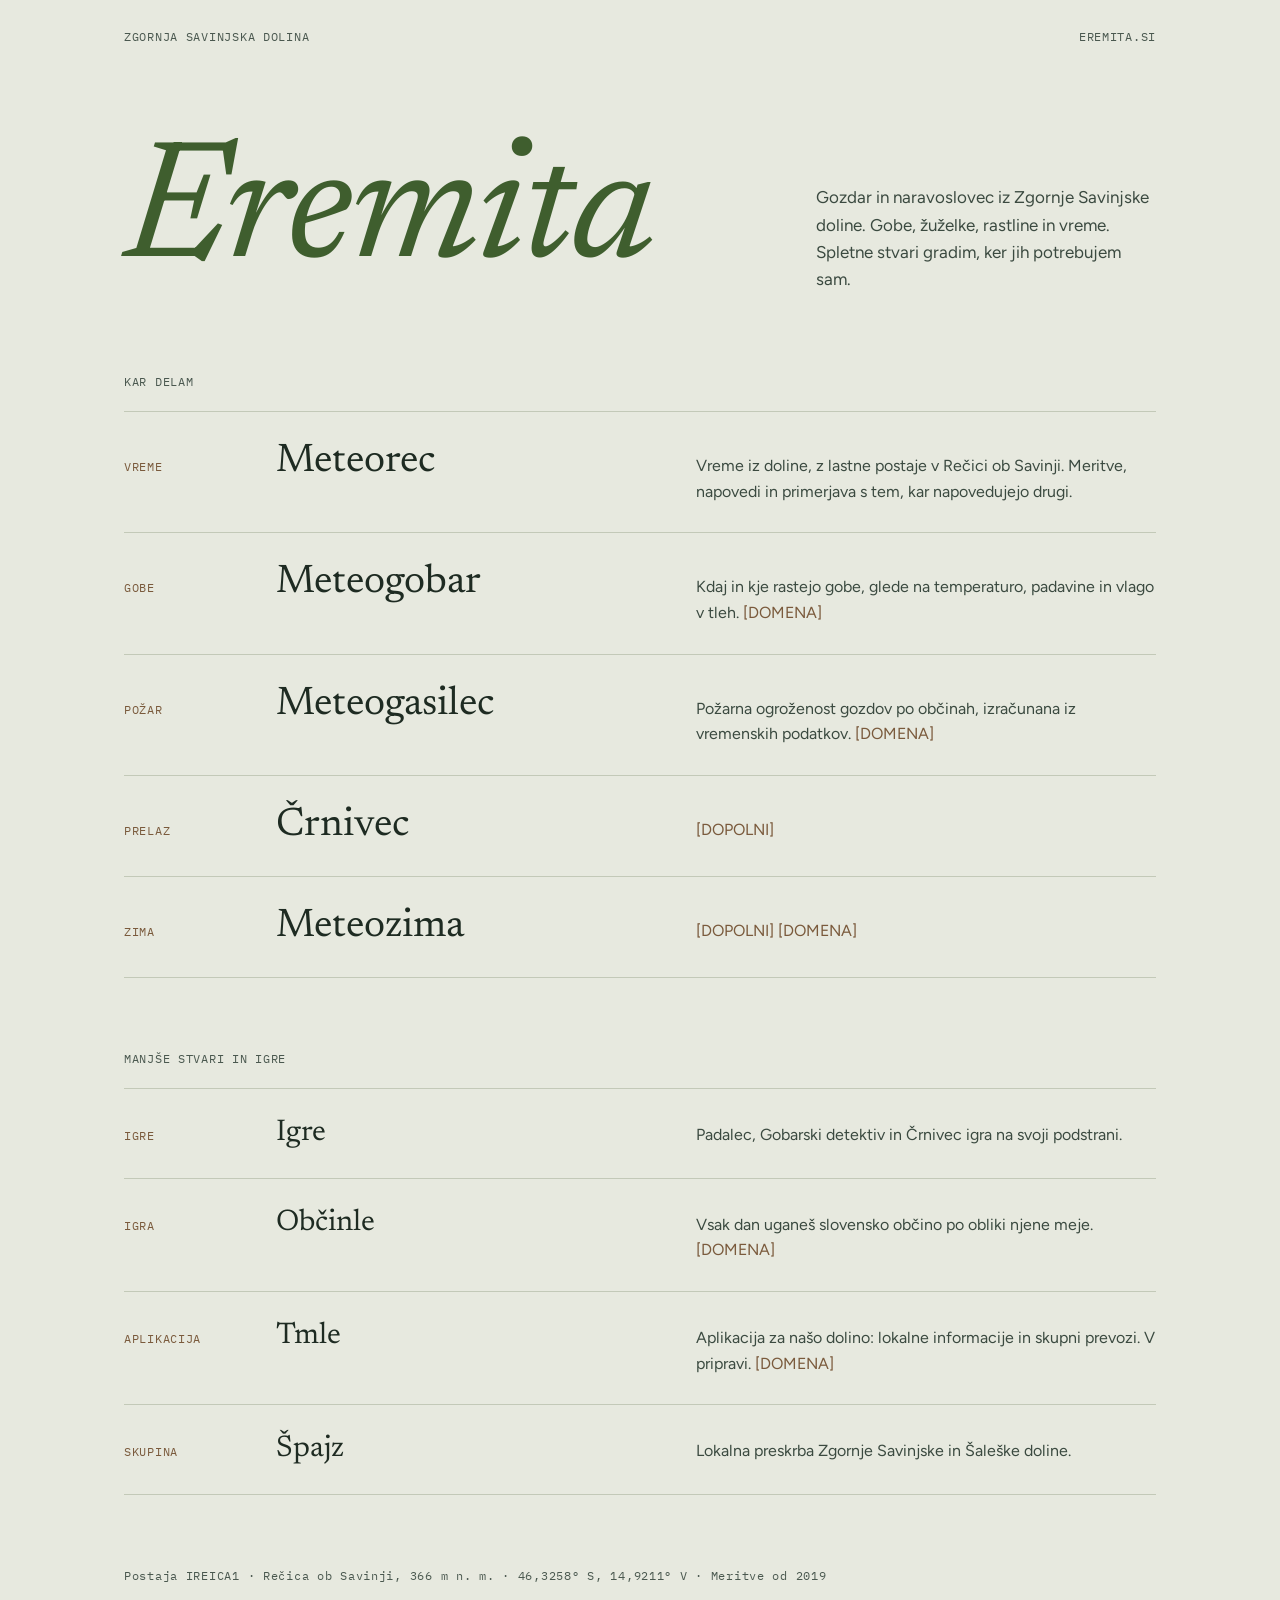
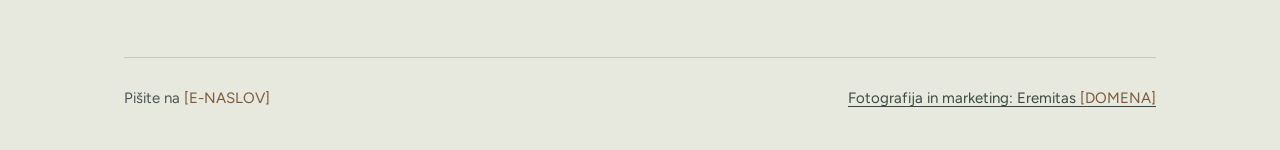
==== index.html @ 60004265 "Statična stran eremita.si: domov, igre, slog, pisave, SEO, README Co-Authored-By: Claude Sonnet 5.5 " ====
<!DOCTYPE html>
<html lang="sl">
<head>
  <meta charset="utf-8">
  <meta name="viewport" content="width=device-width, initial-scale=1">
  <title>Eremita – gozdar in naravoslovec iz Zgornje Savinjske doline</title>
  <meta name="description" content="Gozdar in naravoslovec iz Zgornje Savinjske doline. Gobe, žuželke, rastline in vreme. Seznam mojih spletnih projektov.">
  <link rel="canonical" href="https://eremita.si/">
  <link rel="icon" href="favicon.svg" type="image/svg+xml">
  <meta property="og:type" content="website">
  <meta property="og:locale" content="sl_SI">
  <meta property="og:site_name" content="Eremita">
  <meta property="og:title" content="Eremita – gozdar in naravoslovec iz Zgornje Savinjske doline">
  <meta property="og:description" content="Gozdar in naravoslovec iz Zgornje Savinjske doline. Gobe, žuželke, rastline in vreme. Seznam mojih spletnih projektov.">
  <meta property="og:url" content="https://eremita.si/">
  <link rel="stylesheet" href="style.css">
</head>
<body>
  <div class="stran">
    <header class="vrh mono">
      <span>Zgornja Savinjska dolina</span>
      <span>eremita.si</span>
    </header>

    <main>
      <div class="hero">
        <h1>Eremita</h1>
        <p class="uvod">Gozdar in naravoslovec iz Zgornje Savinjske doline. Gobe, žuželke, rastline in vreme. Spletne stvari gradim, ker jih potrebujem sam.</p>
      </div>

      <section aria-labelledby="kar-delam">
        <h2 id="kar-delam">Kar delam</h2>
        <ul class="seznam">
          <li>
            <a class="vrstica" href="https://meteorec.si">
              <span class="oznaka mono">Vreme</span>
              <span class="ime">Meteorec</span>
              <span class="opis">Vreme iz doline, z lastne postaje v Rečici ob Savinji. Meritve, napovedi in primerjava s tem, kar napovedujejo drugi.</span>
            </a>
          </li>
          <li>
            <a class="vrstica" href="[DOMENA]">
              <span class="oznaka mono">Gobe</span>
              <span class="ime">Meteogobar</span>
              <span class="opis">Kdaj in kje rastejo gobe, glede na temperaturo, padavine in vlago v tleh. <span class="placeholder">[DOMENA]</span></span>
            </a>
          </li>
          <li>
            <a class="vrstica" href="[DOMENA]">
              <span class="oznaka mono">Požar</span>
              <span class="ime">Meteogasilec</span>
              <span class="opis">Požarna ogroženost gozdov po občinah, izračunana iz vremenskih podatkov. <span class="placeholder">[DOMENA]</span></span>
            </a>
          </li>
          <li>
            <a class="vrstica" href="https://crnivec.si">
              <span class="oznaka mono">Prelaz</span>
              <span class="ime">Črnivec</span>
              <span class="opis"><span class="placeholder">[DOPOLNI]</span></span>
            </a>
          </li>
          <li>
            <a class="vrstica" href="[DOMENA]">
              <span class="oznaka mono">Zima</span>
              <span class="ime">Meteozima</span>
              <span class="opis"><span class="placeholder">[DOPOLNI]</span> <span class="placeholder">[DOMENA]</span></span>
            </a>
          </li>
        </ul>
      </section>

      <section class="manjse" aria-labelledby="manjse-stvari">
        <h2 id="manjse-stvari">Manjše stvari in igre</h2>
        <ul class="seznam">
          <li>
            <a class="vrstica" href="/igre/">
              <span class="oznaka mono">Igre</span>
              <span class="ime">Igre</span>
              <span class="opis">Padalec, Gobarski detektiv in Črnivec igra na svoji podstrani.</span>
            </a>
          </li>
          <li>
            <a class="vrstica" href="[DOMENA]">
              <span class="oznaka mono">Igra</span>
              <span class="ime">Občinle</span>
              <span class="opis">Vsak dan uganeš slovensko občino po obliki njene meje. <span class="placeholder">[DOMENA]</span></span>
            </a>
          </li>
          <li>
            <a class="vrstica" href="[DOMENA]">
              <span class="oznaka mono">Aplikacija</span>
              <span class="ime">Tmle</span>
              <span class="opis">Aplikacija za našo dolino: lokalne informacije in skupni prevozi. V pripravi. <span class="placeholder">[DOMENA]</span></span>
            </a>
          </li>
          <li>
            <a class="vrstica" href="https://spajz.si">
              <span class="oznaka mono">Skupina</span>
              <span class="ime">Špajz</span>
              <span class="opis">Lokalna preskrba Zgornje Savinjske in Šaleške doline.</span>
            </a>
          </li>
        </ul>
      </section>

      <p class="postaja mono">Postaja IREICA1 · Rečica ob Savinji, 366&nbsp;m&nbsp;n.&nbsp;m. · 46,3258°&nbsp;S, 14,9211°&nbsp;V · Meritve od 2019</p>
    </main>

    <footer>
      <div class="noga">
        <span>Pišite na <span class="placeholder">[E-NASLOV]</span></span>
        <a href="[DOMENA]">Fotografija in marketing: Eremitas <span class="placeholder">[DOMENA]</span></a>
      </div>
    </footer>
  </div>
</body>
</html>
---- style.css ----
/* Pisave so self-hostane (SIL OFL): Newsreader, Figtree, IBM Plex Mono.
   latin-ext vsebuje č, š, ž. */
@font-face {
  font-family: "Newsreader";
  font-style: normal;
  font-weight: 400;
  font-display: swap;
  src: url("fonts/newsreader-latin-ext-400-normal.woff2") format("woff2");
  unicode-range: U+0100-02BA, U+02BD-02C5, U+02C7-02CC, U+02CE-02D7, U+02DD-02FF, U+0304, U+0308, U+0329, U+1D00-1DBF, U+1E00-1E9F, U+1EF2-1EFF, U+2020, U+20A0-20AB, U+20AD-20C0, U+2113, U+2C60-2C7F, U+A720-A7FF;
}
@font-face {
  font-family: "Newsreader";
  font-style: normal;
  font-weight: 400;
  font-display: swap;
  src: url("fonts/newsreader-latin-400-normal.woff2") format("woff2");
  unicode-range: U+0000-00FF, U+0131, U+0152-0153, U+02BB-02BC, U+02C6, U+02DA, U+02DC, U+0304, U+0308, U+0329, U+2000-206F, U+20AC, U+2122, U+2191, U+2193, U+2212, U+2215, U+FEFF, U+FFFD;
}
@font-face {
  font-family: "Newsreader";
  font-style: italic;
  font-weight: 400;
  font-display: swap;
  src: url("fonts/newsreader-latin-ext-400-italic.woff2") format("woff2");
  unicode-range: U+0100-02BA, U+02BD-02C5, U+02C7-02CC, U+02CE-02D7, U+02DD-02FF, U+0304, U+0308, U+0329, U+1D00-1DBF, U+1E00-1E9F, U+1EF2-1EFF, U+2020, U+20A0-20AB, U+20AD-20C0, U+2113, U+2C60-2C7F, U+A720-A7FF;
}
@font-face {
  font-family: "Newsreader";
  font-style: italic;
  font-weight: 400;
  font-display: swap;
  src: url("fonts/newsreader-latin-400-italic.woff2") format("woff2");
  unicode-range: U+0000-00FF, U+0131, U+0152-0153, U+02BB-02BC, U+02C6, U+02DA, U+02DC, U+0304, U+0308, U+0329, U+2000-206F, U+20AC, U+2122, U+2191, U+2193, U+2212, U+2215, U+FEFF, U+FFFD;
}
@font-face {
  font-family: "Figtree";
  font-style: normal;
  font-weight: 400;
  font-display: swap;
  src: url("fonts/figtree-latin-ext-400-normal.woff2") format("woff2");
  unicode-range: U+0100-02BA, U+02BD-02C5, U+02C7-02CC, U+02CE-02D7, U+02DD-02FF, U+0304, U+0308, U+0329, U+1D00-1DBF, U+1E00-1E9F, U+1EF2-1EFF, U+2020, U+20A0-20AB, U+20AD-20C0, U+2113, U+2C60-2C7F, U+A720-A7FF;
}
@font-face {
  font-family: "Figtree";
  font-style: normal;
  font-weight: 400;
  font-display: swap;
  src: url("fonts/figtree-latin-400-normal.woff2") format("woff2");
  unicode-range: U+0000-00FF, U+0131, U+0152-0153, U+02BB-02BC, U+02C6, U+02DA, U+02DC, U+0304, U+0308, U+0329, U+2000-206F, U+20AC, U+2122, U+2191, U+2193, U+2212, U+2215, U+FEFF, U+FFFD;
}
@font-face {
  font-family: "IBM Plex Mono";
  font-style: normal;
  font-weight: 400;
  font-display: swap;
  src: url("fonts/ibm-plex-mono-latin-ext-400-normal.woff2") format("woff2");
  unicode-range: U+0100-02BA, U+02BD-02C5, U+02C7-02CC, U+02CE-02D7, U+02DD-02FF, U+0304, U+0308, U+0329, U+1D00-1DBF, U+1E00-1E9F, U+1EF2-1EFF, U+2020, U+20A0-20AB, U+20AD-20C0, U+2113, U+2C60-2C7F, U+A720-A7FF;
}
@font-face {
  font-family: "IBM Plex Mono";
  font-style: normal;
  font-weight: 400;
  font-display: swap;
  src: url("fonts/ibm-plex-mono-latin-400-normal.woff2") format("woff2");
  unicode-range: U+0000-00FF, U+0131, U+0152-0153, U+02BB-02BC, U+02C6, U+02DA, U+02DC, U+0304, U+0308, U+0329, U+2000-206F, U+20AC, U+2122, U+2191, U+2193, U+2212, U+2215, U+FEFF, U+FFFD;
}

:root {
  --ozadje: #E7E9DF;
  --crnilo: #1E2B22;
  --bledo: #3B4A40;
  --sekundarno: #4A584F;
  --mah: #3F5E2E;
  --skorja: #7A5A3C;
  --crta: #C3C9B8;

  --serif: "Newsreader", Georgia, "Times New Roman", serif;
  --sans: "Figtree", system-ui, -apple-system, "Segoe UI", sans-serif;
  --mono: "IBM Plex Mono", ui-monospace, "SFMono-Regular", Menlo, Consolas, monospace;
}

*, *::before, *::after { box-sizing: border-box; }

html {
  -webkit-text-size-adjust: 100%;
  text-size-adjust: 100%;
}

body {
  margin: 0;
  background: var(--ozadje);
  color: var(--crnilo);
  font-family: var(--sans);
  font-size: 1.0625rem;
  line-height: 1.6;
  overflow-wrap: break-word;
}

.stran {
  max-width: 1080px;
  margin: 0 auto;
  padding: 0 24px;
}

a {
  color: inherit;
  text-decoration-thickness: 1px;
  text-underline-offset: 0.2em;
}

a:focus-visible {
  outline: 2px solid var(--mah);
  outline-offset: 3px;
}

.mono {
  font-family: var(--mono);
  font-size: 0.75rem;
  line-height: 1.5;
  letter-spacing: 0.06em;
  text-transform: uppercase;
}

/* Zgornja vrstica */
.vrh {
  display: flex;
  justify-content: space-between;
  gap: 16px;
  padding-top: 28px;
  color: var(--sekundarno);
}

.vrh a { text-decoration: none; }
.vrh a:hover { text-decoration: underline; }

/* Hero */
.hero {
  display: grid;
  grid-template-columns: minmax(0, 1fr) minmax(0, 340px);
  align-items: end;
  gap: 24px 64px;
  padding: 96px 0 80px;
}

h1 {
  margin: 0;
  font-family: var(--serif);
  font-style: italic;
  font-weight: 400;
  font-size: clamp(72px, 15vw, 168px);
  line-height: 0.9;
  letter-spacing: -0.02em;
  color: var(--mah);
}

.uvod {
  margin: 0;
  color: var(--bledo);
}

/* Razdelki */
section { padding-bottom: 72px; }

h2 {
  margin: 0 0 20px;
  font-family: var(--mono);
  font-size: 0.75rem;
  font-weight: 400;
  line-height: 1.5;
  letter-spacing: 0.06em;
  text-transform: uppercase;
  color: var(--sekundarno);
}

.seznam {
  margin: 0;
  padding: 0;
  list-style: none;
}

.seznam li { border-top: 1px solid var(--crta); }
.seznam li:last-child { border-bottom: 1px solid var(--crta); }

.vrstica {
  display: grid;
  grid-template-columns: 120px minmax(0, 1fr) minmax(0, 460px);
  align-items: baseline;
  gap: 8px 32px;
  padding: 28px 0;
  text-decoration: none;
}

.vrstica .oznaka { color: var(--skorja); }

.vrstica .ime {
  font-family: var(--serif);
  font-size: clamp(28px, 4vw, 40px);
  line-height: 1.1;
  color: var(--crnilo);
}

.manjse .vrstica .ime { font-size: clamp(24px, 3vw, 30px); }

.vrstica .opis {
  color: var(--bledo);
  font-size: 1rem;
}

.vrstica:hover .ime { text-decoration: underline; text-decoration-thickness: 1px; text-underline-offset: 0.12em; }

.vrstica:focus-visible { outline-offset: -2px; }

.placeholder { color: var(--skorja); }

/* Postaja */
.postaja {
  margin: 0;
  text-transform: none;
  padding-bottom: 72px;
  color: var(--sekundarno);
}

/* Noga */
footer {
  border-top: 1px solid var(--crta);
  padding: 28px 0 40px;
}

.noga {
  display: flex;
  flex-wrap: wrap;
  justify-content: space-between;
  gap: 8px 24px;
  color: var(--sekundarno);
  font-size: 0.9375rem;
}

.noga a { color: var(--bledo); }

/* Podstran */
.podstran .hero {
  grid-template-columns: minmax(0, 1fr);
  padding-bottom: 64px;
}

.podstran .uvod { max-width: 460px; }

@media (max-width: 720px) {
  .stran { padding: 0 20px; }

  .hero {
    grid-template-columns: minmax(0, 1fr);
    padding: 64px 0 56px;
  }

  .vrstica {
    grid-template-columns: minmax(0, 1fr);
    gap: 6px;
    padding: 22px 0;
  }

  section { padding-bottom: 56px; }
}
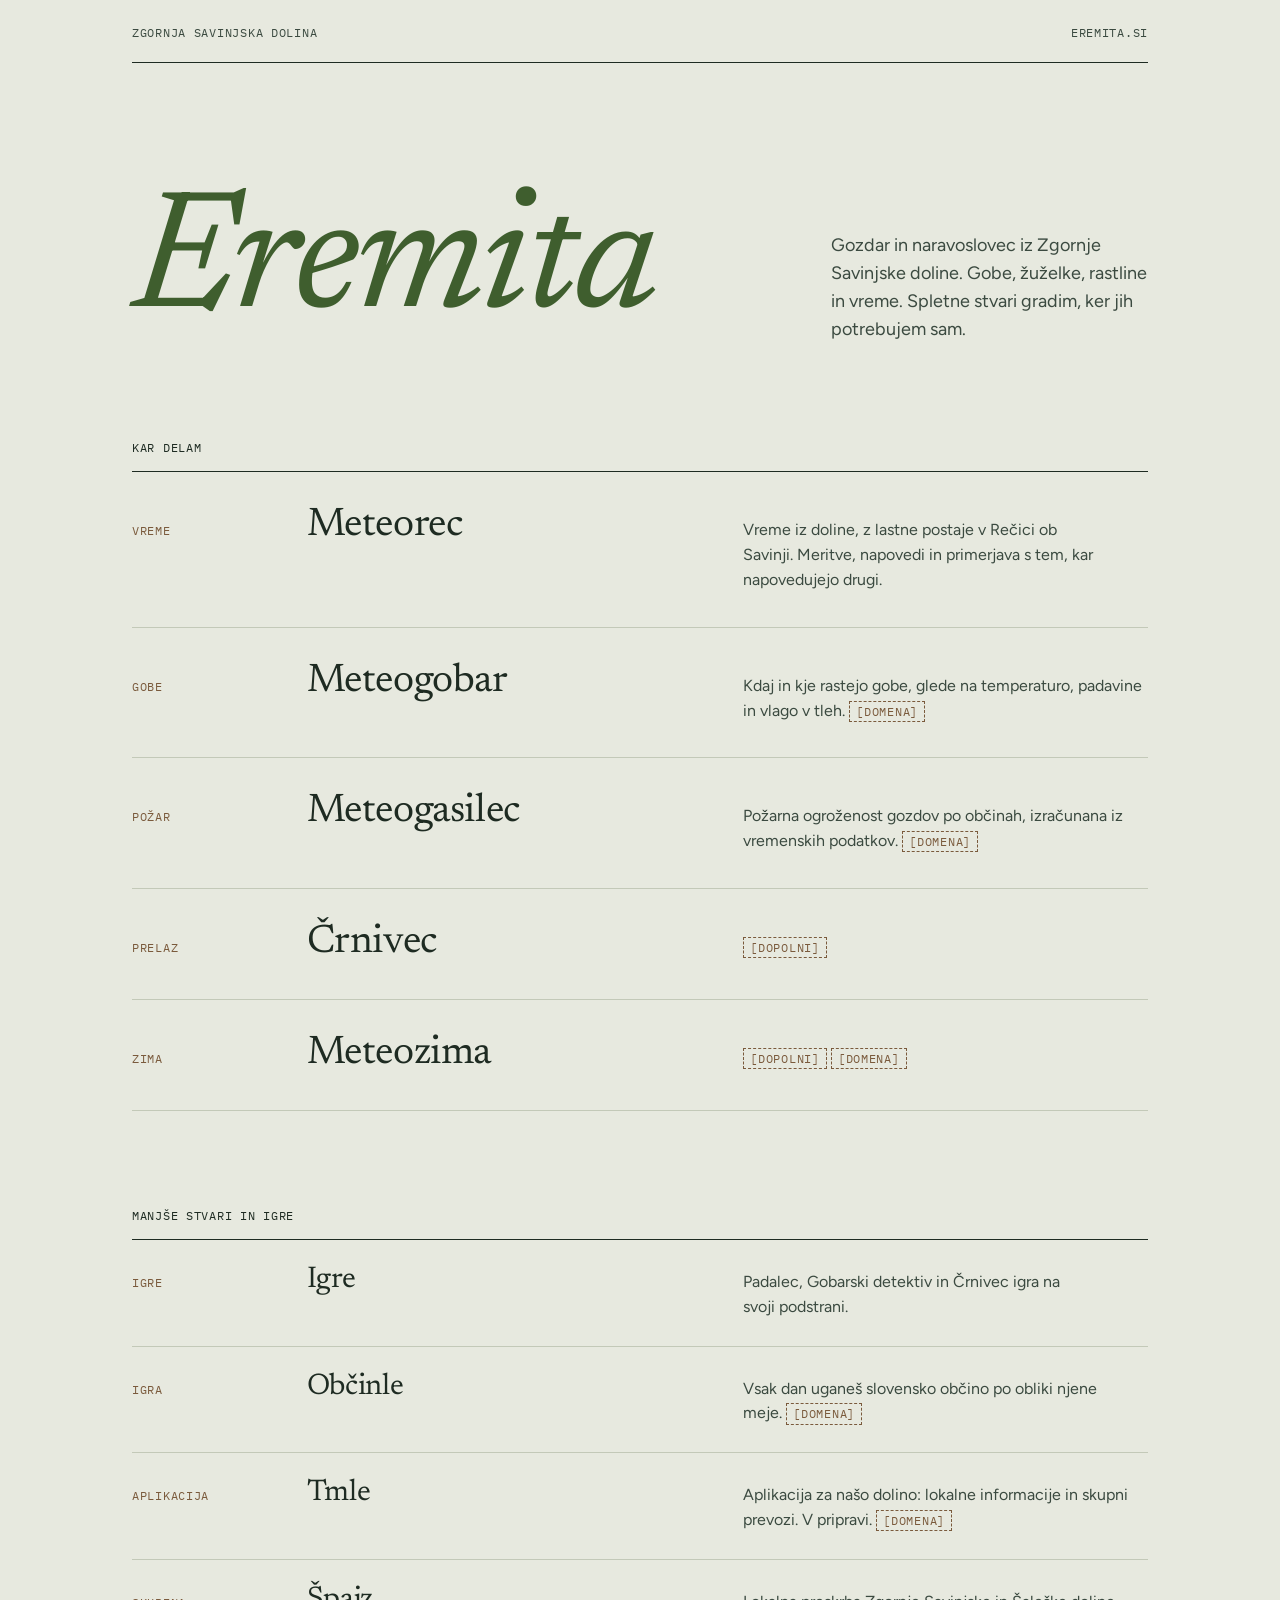
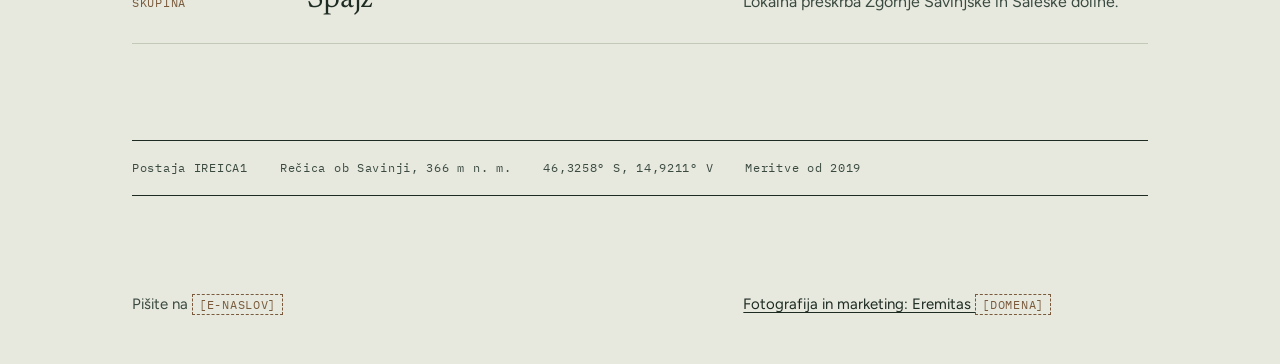
==== commit 83142dc1: "Prenova oblike: 12-stolpčna mreža, uredniške črte, poravnani opisi, urejeni placeholderji Co-Authore" ====
--- a/index.html
+++ b/index.html
@@ -103,7 +103,7 @@
         </ul>
       </section>
 
-      <p class="postaja mono">Postaja IREICA1 · Rečica ob Savinji, 366&nbsp;m&nbsp;n.&nbsp;m. · 46,3258°&nbsp;S, 14,9211°&nbsp;V · Meritve od 2019</p>
+      <p class="postaja mono"><span>Postaja IREICA1</span><span>Rečica ob Savinji, 366&nbsp;m&nbsp;n.&nbsp;m.</span><span>46,3258°&nbsp;S, 14,9211°&nbsp;V</span><span>Meritve od 2019</span></p>
     </main>
 
     <footer>
--- a/style.css
+++ b/style.css
@@ -77,6 +77,9 @@
   --serif: "Newsreader", Georgia, "Times New Roman", serif;
   --sans: "Figtree", system-ui, -apple-system, "Segoe UI", sans-serif;
   --mono: "IBM Plex Mono", ui-monospace, "SFMono-Regular", Menlo, Consolas, monospace;
+
+  --rob: 32px;
+  --razmik: 32px;
 }
 
 *, *::before, *::after { box-sizing: border-box; }
@@ -94,12 +97,15 @@
   font-size: 1.0625rem;
   line-height: 1.6;
   overflow-wrap: break-word;
-}
+  -webkit-font-smoothing: antialiased;
+}
+
+::selection { background: var(--mah); color: var(--ozadje); }
 
 .stran {
   max-width: 1080px;
   margin: 0 auto;
-  padding: 0 24px;
+  padding: 0 var(--rob);
 }
 
 a {
@@ -110,7 +116,7 @@
 
 a:focus-visible {
   outline: 2px solid var(--mah);
-  outline-offset: 3px;
+  outline-offset: 4px;
 }
 
 .mono {
@@ -126,50 +132,66 @@
   display: flex;
   justify-content: space-between;
   gap: 16px;
-  padding-top: 28px;
-  color: var(--sekundarno);
+  padding: 24px 0 20px;
+  border-bottom: 1px solid var(--crnilo);
+  color: var(--bledo);
 }
 
 .vrh a { text-decoration: none; }
-.vrh a:hover { text-decoration: underline; }
+.vrh a:hover { text-decoration: underline; text-underline-offset: 0.3em; }
+
+/* Mreža: 12 stolpcev; opisi vedno začnejo v 8. stolpcu */
+.hero,
+.vrstica,
+.noga {
+  display: grid;
+  grid-template-columns: repeat(12, minmax(0, 1fr));
+  column-gap: var(--razmik);
+}
 
 /* Hero */
 .hero {
-  display: grid;
-  grid-template-columns: minmax(0, 1fr) minmax(0, 340px);
   align-items: end;
-  gap: 24px 64px;
-  padding: 96px 0 80px;
+  padding: clamp(72px, 12vw, 136px) 0 clamp(56px, 8vw, 96px);
+  row-gap: 32px;
 }
 
 h1 {
+  grid-column: 1 / 9;
   margin: 0;
   font-family: var(--serif);
   font-style: italic;
   font-weight: 400;
   font-size: clamp(72px, 15vw, 168px);
-  line-height: 0.9;
-  letter-spacing: -0.02em;
+  line-height: 0.82;
+  letter-spacing: -0.025em;
   color: var(--mah);
+  padding-bottom: 0.04em;
 }
 
 .uvod {
-  margin: 0;
-  color: var(--bledo);
+  grid-column: 9 / 13;
+  margin: 0;
+  color: var(--bledo);
+  font-size: 1.125rem;
+  line-height: 1.55;
+  text-wrap: pretty;
 }
 
 /* Razdelki */
-section { padding-bottom: 72px; }
+section { padding-bottom: clamp(56px, 8vw, 96px); }
 
 h2 {
-  margin: 0 0 20px;
+  margin: 0;
+  padding: 0 0 14px;
   font-family: var(--mono);
   font-size: 0.75rem;
   font-weight: 400;
   line-height: 1.5;
   letter-spacing: 0.06em;
   text-transform: uppercase;
-  color: var(--sekundarno);
+  color: var(--crnilo);
+  border-bottom: 1px solid var(--crnilo);
 }
 
 .seznam {
@@ -178,86 +200,116 @@
   list-style: none;
 }
 
-.seznam li { border-top: 1px solid var(--crta); }
-.seznam li:last-child { border-bottom: 1px solid var(--crta); }
+.seznam li { border-bottom: 1px solid var(--crta); }
 
 .vrstica {
-  display: grid;
-  grid-template-columns: 120px minmax(0, 1fr) minmax(0, 460px);
   align-items: baseline;
-  gap: 8px 32px;
-  padding: 28px 0;
+  padding: 32px 0 34px;
   text-decoration: none;
 }
 
-.vrstica .oznaka { color: var(--skorja); }
+.vrstica .oznaka {
+  grid-column: 1 / 3;
+  color: var(--skorja);
+}
 
 .vrstica .ime {
+  grid-column: 3 / 8;
   font-family: var(--serif);
   font-size: clamp(28px, 4vw, 40px);
   line-height: 1.1;
+  letter-spacing: -0.01em;
   color: var(--crnilo);
 }
 
+.manjse .vrstica { padding: 24px 0 26px; }
 .manjse .vrstica .ime { font-size: clamp(24px, 3vw, 30px); }
 
 .vrstica .opis {
+  grid-column: 8 / 13;
+  max-width: 460px;
   color: var(--bledo);
   font-size: 1rem;
-}
-
-.vrstica:hover .ime { text-decoration: underline; text-decoration-thickness: 1px; text-underline-offset: 0.12em; }
+  line-height: 1.55;
+  text-wrap: pretty;
+}
+
+.vrstica:hover .ime,
+.vrstica:focus-visible .ime {
+  color: var(--mah);
+  text-decoration: underline;
+  text-decoration-thickness: 1px;
+  text-underline-offset: 0.14em;
+}
 
 .vrstica:focus-visible { outline-offset: -2px; }
 
-.placeholder { color: var(--skorja); }
+/* Placeholderji */
+.placeholder {
+  display: inline-block;
+  padding: 0 6px;
+  border: 1px dashed var(--skorja);
+  font-family: var(--mono);
+  font-size: 0.75rem;
+  line-height: 1.6;
+  letter-spacing: 0.06em;
+  color: var(--skorja);
+}
 
 /* Postaja */
 .postaja {
-  margin: 0;
-  text-transform: none;
-  padding-bottom: 72px;
-  color: var(--sekundarno);
-}
-
-/* Noga */
-footer {
-  border-top: 1px solid var(--crta);
-  padding: 28px 0 40px;
-}
-
-.noga {
   display: flex;
   flex-wrap: wrap;
-  justify-content: space-between;
-  gap: 8px 24px;
-  color: var(--sekundarno);
+  gap: 4px 32px;
+  margin: 0 0 clamp(56px, 8vw, 96px);
+  padding: 18px 0;
+  border-top: 1px solid var(--crnilo);
+  border-bottom: 1px solid var(--crnilo);
+  color: var(--bledo);
+  text-transform: none;
+}
+
+/* Noga */
+footer { padding: 0 0 48px; }
+
+.noga {
+  align-items: baseline;
+  row-gap: 8px;
+  color: var(--bledo);
   font-size: 0.9375rem;
 }
 
-.noga a { color: var(--bledo); }
+.noga > :first-child { grid-column: 1 / 8; }
+.noga > :last-child { grid-column: 8 / 13; }
+.noga > :only-child { grid-column: 1 / -1; }
+
+.noga a { color: var(--crnilo); }
+.noga a:hover { color: var(--mah); }
 
 /* Podstran */
-.podstran .hero {
-  grid-template-columns: minmax(0, 1fr);
-  padding-bottom: 64px;
-}
-
-.podstran .uvod { max-width: 460px; }
-
-@media (max-width: 720px) {
-  .stran { padding: 0 20px; }
-
-  .hero {
-    grid-template-columns: minmax(0, 1fr);
-    padding: 64px 0 56px;
-  }
-
-  .vrstica {
-    grid-template-columns: minmax(0, 1fr);
-    gap: 6px;
-    padding: 22px 0;
-  }
-
-  section { padding-bottom: 56px; }
-}
+.podstran .hero { padding-bottom: clamp(48px, 7vw, 80px); }
+.podstran .uvod { grid-column: 9 / 13; }
+
+@media (max-width: 860px) {
+  :root { --rob: 24px; --razmik: 24px; }
+
+  h1 { grid-column: 1 / -1; }
+  .uvod,
+  .podstran .uvod { grid-column: 1 / -1; max-width: 460px; }
+
+  .vrstica .oznaka { grid-column: 1 / 4; }
+  .vrstica .ime { grid-column: 4 / -1; }
+  .vrstica .opis { grid-column: 4 / -1; margin-top: 8px; }
+}
+
+@media (max-width: 560px) {
+  :root { --rob: 20px; }
+
+  .vrstica { row-gap: 6px; padding: 24px 0 26px; }
+  .vrstica .oznaka,
+  .vrstica .ime,
+  .vrstica .opis { grid-column: 1 / -1; margin-top: 0; }
+
+  .noga > :first-child,
+  .noga > :last-child { grid-column: 1 / -1; }
+}
